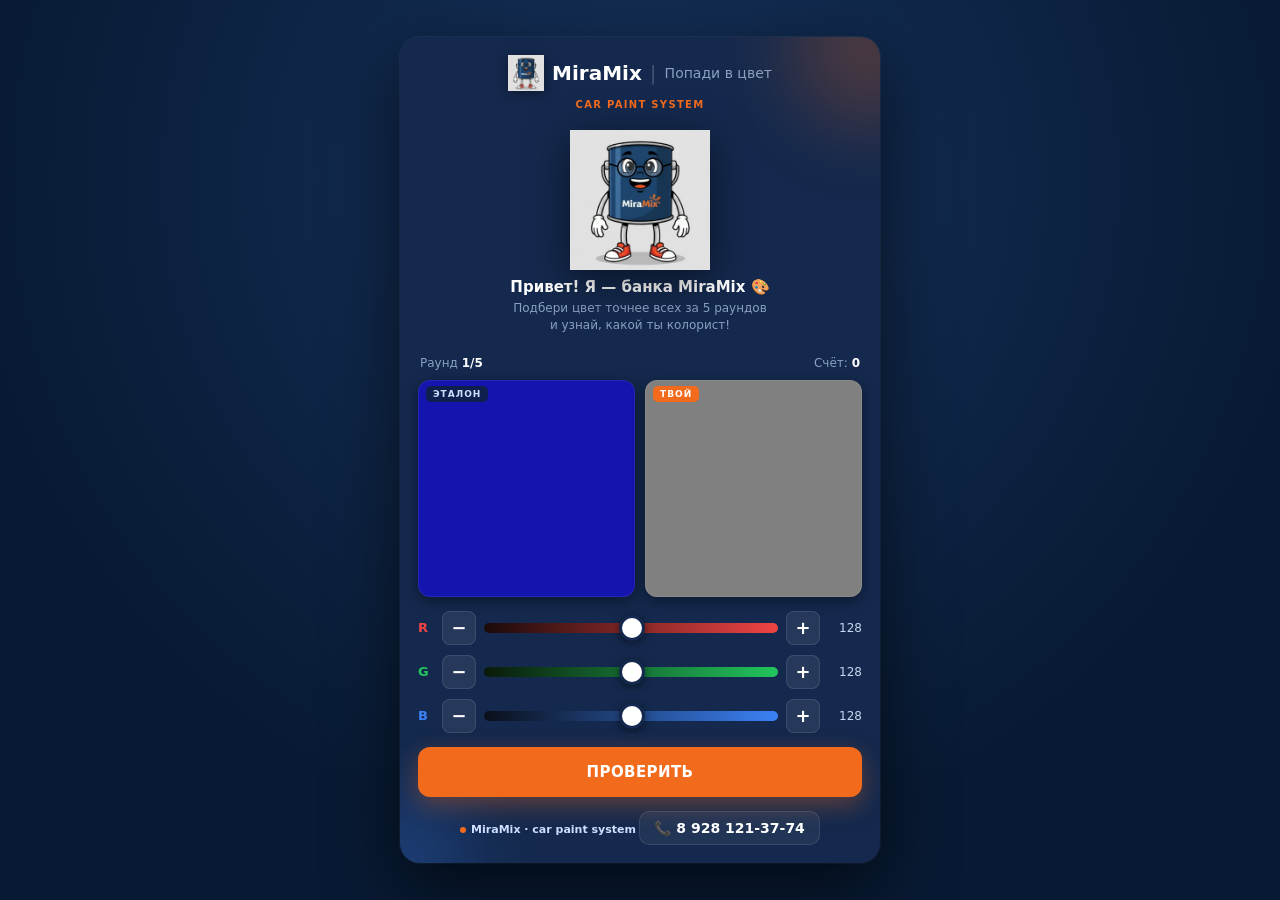
==== index.html @ be35cfd6 "Add files via upload" ====
<!DOCTYPE html>
<html lang="ru">
<head>
<meta charset="UTF-8">
<meta name="viewport" content="width=device-width, initial-scale=1.0, maximum-scale=1.0, user-scalable=no">
<meta name="theme-color" content="#0d2244">
<title>MiraMix — Попади в цвет</title>
<style>
  * { box-sizing: border-box; margin: 0; padding: 0; -webkit-tap-highlight-color: transparent; }

  :root {
    --navy-card: #14294d;
    --navy-deep: #081a33;
    --orange: #f26b1d;
    --orange-hover: #ff7f33;
    --yellow: #f5c518;
    --muted: #8ba0c0;
  }

  html, body { height: 100%; overscroll-behavior: none; }

  body {
    min-height: 100vh;
    min-height: 100dvh;
    display: flex;
    align-items: center;
    justify-content: center;
    background: radial-gradient(circle at 50% 20%, #16325c 0%, var(--navy-deep) 70%);
    font-family: 'Segoe UI', system-ui, -apple-system, sans-serif;
    color: #e8edf5;
    padding: 10px;
    user-select: none;
    -webkit-user-select: none;
    touch-action: manipulation;
  }

  .app {
    width: 100%;
    max-width: 480px;
    background: var(--navy-card);
    border-radius: 20px;
    padding: 18px;
    box-shadow: 0 24px 70px rgba(0,0,0,0.6),
                0 0 0 1px rgba(255,255,255,0.06);
    position: relative;
    overflow: hidden;
  }

  .app::before, .app::after {
    content: '';
    position: absolute;
    border-radius: 50%;
    filter: blur(40px);
    opacity: 0.25;
    pointer-events: none;
  }
  .app::before { width: 160px; height: 160px; background: var(--orange); top: -70px; right: -70px; }
  .app::after { width: 140px; height: 140px; background: #3b82f6; bottom: -70px; left: -70px; }

  header { text-align: center; margin-bottom: 14px; position: relative; z-index: 1; }

  .brand {
    display: inline-flex;
    align-items: center;
    gap: 8px;
    font-size: 20px;
    font-weight: 800;
  }

  .brand .mascot {
    width: 36px;
    height: 36px;
    object-fit: contain;
    flex-shrink: 0;
    filter: drop-shadow(0 2px 6px rgba(0,0,0,0.4));
  }

  .brand .name { color: #fff; }
  .brand .divider { color: rgba(255,255,255,0.2); font-weight: 300; }
  .brand .game-name { font-size: 14px; font-weight: 500; color: var(--muted); }

  .tagline {
    font-size: 10px;
    color: var(--orange);
    margin-top: 4px;
    letter-spacing: 1.3px;
    text-transform: uppercase;
    font-weight: 600;
  }

  .welcome {
    text-align: center;
    padding: 6px 0 10px;
    position: relative;
    z-index: 1;
  }

  .welcome .mascot-big {
    width: 140px;
    height: 140px;
    object-fit: contain;
    display: block;
    margin: 0 auto 8px;
    filter: drop-shadow(0 10px 20px rgba(0,0,0,0.5));
    animation: floaty 3s ease-in-out infinite;
  }

  @keyframes floaty {
    0%, 100% { transform: translateY(0); }
    50% { transform: translateY(-6px); }
  }

  .welcome .greeting {
    font-size: 15px;
    font-weight: 700;
    color: #fff;
    margin-bottom: 4px;
  }

  .welcome .greeting-sub {
    font-size: 12px;
    color: var(--muted);
    line-height: 1.4;
    margin-bottom: 12px;
  }

  .progress {
    display: flex;
    justify-content: space-between;
    font-size: 12px;
    color: var(--muted);
    margin-bottom: 10px;
    padding: 0 2px;
    position: relative; z-index: 1;
  }
  .progress b { color: #fff; }

  .board {
    display: grid;
    grid-template-columns: 1fr 1fr;
    gap: 10px;
    margin-bottom: 14px;
    position: relative; z-index: 1;
  }

  .swatch {
    aspect-ratio: 1;
    border-radius: 12px;
    position: relative;
    box-shadow: inset 0 0 0 1px rgba(255,255,255,0.08),
                0 4px 14px rgba(0,0,0,0.4);
  }

  .swatch .label {
    position: absolute;
    top: 6px; left: 8px;
    font-size: 9px;
    letter-spacing: 1px;
    text-transform: uppercase;
    padding: 3px 7px;
    border-radius: 5px;
    color: #fff;
    font-weight: 700;
  }

  .swatch#target .label { background: rgba(13,34,68,0.9); color: #cfe0ff; }
  .swatch#yours .label { background: var(--orange); }

  .sliders {
    display: flex;
    flex-direction: column;
    gap: 10px;
    margin-bottom: 14px;
    position: relative; z-index: 1;
  }

  .slider-row {
    display: flex;
    align-items: center;
    gap: 8px;
  }

  .slider-row .name {
    width: 16px;
    font-weight: 700;
    font-size: 13px;
  }
  .slider-row.r .name { color: #ef4444; }
  .slider-row.g .name { color: #22c55e; }
  .slider-row.b .name { color: #3b82f6; }

  .step-btn {
    width: 34px; height: 34px;
    border-radius: 8px;
    background: rgba(255,255,255,0.08);
    border: 1px solid rgba(255,255,255,0.1);
    color: #fff;
    font-size: 18px;
    font-weight: 700;
    cursor: pointer;
    display: flex;
    align-items: center;
    justify-content: center;
    flex-shrink: 0;
    font-family: inherit;
    padding: 0;
  }
  .step-btn:active { background: var(--orange); }

  input[type="range"] {
    flex: 1;
    -webkit-appearance: none;
    appearance: none;
    height: 10px;
    border-radius: 5px;
    outline: none;
    cursor: pointer;
    touch-action: pan-y;
  }

  .slider-row.r input[type="range"] { background: linear-gradient(90deg, #1a0a0a, #ef4444); }
  .slider-row.g input[type="range"] { background: linear-gradient(90deg, #0a1a0a, #22c55e); }
  .slider-row.b input[type="range"] { background: linear-gradient(90deg, #0a0f1a, #3b82f6); }

  input[type="range"]::-webkit-slider-thumb {
    -webkit-appearance: none;
    width: 26px;
    height: 26px;
    border-radius: 50%;
    background: #fff;
    border: 3px solid var(--navy-card);
    box-shadow: 0 2px 8px rgba(0,0,0,0.5);
    cursor: pointer;
  }
  input[type="range"]::-moz-range-thumb {
    width: 26px; height: 26px;
    border-radius: 50%;
    background: #fff;
    border: 3px solid var(--navy-card);
    box-shadow: 0 2px 8px rgba(0,0,0,0.5);
  }

  .slider-row .val {
    width: 34px;
    text-align: right;
    font-variant-numeric: tabular-nums;
    font-size: 12px;
    color: #c8d6ef;
    flex-shrink: 0;
  }

  #checkBtn {
    width: 100%;
    padding: 16px;
    font-size: 15px;
    font-weight: 700;
    letter-spacing: 0.4px;
    border: none;
    border-radius: 12px;
    cursor: pointer;
    font-family: inherit;
    color: #fff;
    background: var(--orange);
    box-shadow: 0 8px 24px rgba(242,107,29,0.35);
    text-transform: uppercase;
    position: relative; z-index: 1;
  }
  #checkBtn:active { transform: scale(0.98); background: var(--orange-hover); }
  #checkBtn:disabled { opacity: 0.5; }

  .result {
    margin-top: 12px;
    padding: 12px;
    background: rgba(8,26,51,0.6);
    border-radius: 10px;
    text-align: center;
    display: none;
    border: 1px solid rgba(255,255,255,0.06);
    position: relative; z-index: 1;
  }
  .result.show { display: block; animation: fadeIn 0.3s; }
  @keyframes fadeIn {
    from { opacity: 0; transform: translateY(6px); }
    to { opacity: 1; transform: translateY(0); }
  }

  .result .delta { font-size: 24px; font-weight: 800; margin-bottom: 3px; font-variant-numeric: tabular-nums; }
  .result .rank { font-size: 14px; color: #dbe6f7; font-weight: 600; }
  .result .advice { font-size: 12px; color: var(--muted); margin-top: 6px; line-height: 1.35; }

  .final { text-align: center; display: none; position: relative; z-index: 1; }
  .final.show { display: block; animation: fadeIn 0.4s; }

  .final .mascot-final {
    width: 120px;
    height: 120px;
    object-fit: contain;
    display: block;
    margin: 0 auto 6px;
    filter: drop-shadow(0 8px 18px rgba(0,0,0,0.5));
    animation: floaty 3s ease-in-out infinite;
  }

  .final .title { font-size: 18px; margin-bottom: 6px; font-weight: 700; }

  .final .big-score {
    font-size: 48px;
    font-weight: 800;
    color: var(--orange);
    margin: 4px 0 2px;
    font-variant-numeric: tabular-nums;
    text-shadow: 0 0 30px rgba(242,107,29,0.5);
  }

  .final .max { font-size: 12px; color: var(--muted); margin-bottom: 12px; }
  .final .final-rank { font-size: 14px; color: #dbe6f7; margin: 10px 0 16px; line-height: 1.35; }

  .call-btn {
    display: flex;
    align-items: center;
    justify-content: center;
    gap: 8px;
    width: 100%;
    padding: 14px;
    font-size: 15px;
    font-weight: 700;
    color: #fff;
    background: linear-gradient(135deg, var(--orange), var(--yellow));
    border-radius: 12px;
    text-decoration: none;
    box-shadow: 0 8px 24px rgba(242,107,29,0.4);
    margin-bottom: 8px;
    font-variant-numeric: tabular-nums;
    border: none;
    cursor: pointer;
    font-family: inherit;
  }
  .call-btn:active { transform: scale(0.98); }

  .final button.secondary {
    width: 100%;
    padding: 14px;
    font-size: 14px;
    font-weight: 600;
    border: none;
    border-radius: 12px;
    cursor: pointer;
    font-family: inherit;
    background: rgba(255,255,255,0.08);
    color: #cfe0ff;
    margin-top: 8px;
  }

  footer {
    text-align: center;
    margin-top: 14px;
    font-size: 11px;
    color: var(--muted);
    position: relative; z-index: 1;
  }

  .footer-brand {
    display: inline-flex;
    align-items: center;
    justify-content: center;
    gap: 5px;
    color: #cfe0ff;
    font-weight: 600;
    margin-bottom: 8px;
  }
  .footer-brand .dot { width: 6px; height: 6px; border-radius: 50%; background: var(--orange); }

  .footer-phone {
    display: inline-flex;
    align-items: center;
    gap: 6px;
    color: #fff;
    text-decoration: none;
    font-size: 14px;
    font-weight: 700;
    font-variant-numeric: tabular-nums;
    padding: 8px 14px;
    border-radius: 10px;
    background: rgba(255,255,255,0.06);
    border: 1px solid rgba(255,255,255,0.1);
  }
  .footer-phone:active { background: rgba(242,107,29,0.15); border-color: var(--orange); }

  @media (max-height: 780px) {
    .welcome .mascot-big { width: 110px; height: 110px; }
    .app { padding: 14px; }
    header { margin-bottom: 10px; }
    .board { margin-bottom: 10px; }
    .sliders { gap: 8px; margin-bottom: 10px; }
    .step-btn { width: 30px; height: 30px; font-size: 16px; }
    #checkBtn { padding: 13px; font-size: 14px; }
    .final .mascot-final { width: 90px; height: 90px; }
    .final .big-score { font-size: 40px; }
  }
</style>
</head>
<body>
  <div class="app">
    <div id="gameView">
      <header>
        <div class="brand">
          <img src="miramix-mascot.png" alt="MiraMix" class="mascot">
          <span class="name">MiraMix</span>
          <span class="divider">|</span>
          <span class="game-name">Попади в цвет</span>
        </div>
        <div class="tagline">car paint system</div>
      </header>

      <div class="welcome" id="welcomeBlock">
        <img src="miramix-mascot.png" alt="MiraMix" class="mascot-big">
        <div class="greeting">Привет! Я — банка MiraMix 🎨</div>
        <div class="greeting-sub">Подбери цвет точнее всех за 5 раундов<br>и узнай, какой ты колорист!</div>
      </div>

      <div class="progress">
        <div>Раунд <b><span id="round">1</span>/5</b></div>
        <div>Счёт: <b><span id="score">0</span></b></div>
      </div>

      <div class="board">
        <div class="swatch" id="target"><div class="label">Эталон</div></div>
        <div class="swatch" id="yours"><div class="label">Твой</div></div>
      </div>

      <div class="sliders">
        <div class="slider-row r">
          <span class="name">R</span>
          <button class="step-btn" data-ch="r" data-d="-1">−</button>
          <input type="range" id="r" min="0" max="255" value="128">
          <button class="step-btn" data-ch="r" data-d="1">+</button>
          <span class="val" id="rv">128</span>
        </div>
        <div class="slider-row g">
          <span class="name">G</span>
          <button class="step-btn" data-ch="g" data-d="-1">−</button>
          <input type="range" id="g" min="0" max="255" value="128">
          <button class="step-btn" data-ch="g" data-d="1">+</button>
          <span class="val" id="gv">128</span>
        </div>
        <div class="slider-row b">
          <span class="name">B</span>
          <button class="step-btn" data-ch="b" data-d="-1">−</button>
          <input type="range" id="b" min="0" max="255" value="128">
          <button class="step-btn" data-ch="b" data-d="1">+</button>
          <span class="val" id="bv">128</span>
        </div>
      </div>

      <button id="checkBtn">Проверить</button>

      <div class="result" id="result">
        <div class="delta" id="deltaVal"></div>
        <div class="rank" id="rankVal"></div>
        <div class="advice" id="adviceVal"></div>
      </div>
    </div>

    <div class="final" id="finalView">
      <img src="miramix-mascot.png" alt="MiraMix" class="mascot-final">
      <div class="title">🏁 Игра завершена!</div>
      <div class="big-score" id="finalScore">0</div>
      <div class="max">из <span id="maxScore">500</span> возможных</div>
      <div class="final-rank" id="finalRank"></div>

      <a href="tel:+79281213774" class="call-btn">📞 Позвонить: 8 928 121-37-74</a>
      <button id="shareBtn" class="call-btn" style="background: linear-gradient(135deg, #3b82f6, #06b6d4); box-shadow: 0 8px 24px rgba(59,130,246,0.4);">📣 Поделиться результатом</button>
      <button id="restartBtn" class="secondary">Сыграть ещё раз</button>
    </div>

    <footer>
      <div class="footer-brand">
        <span class="dot"></span>
        <span>MiraMix · car paint system</span>
      </div>
      <a href="tel:+79281213774" class="footer-phone">📞 8 928 121-37-74</a>
    </footer>
  </div>

<script>
(function(){
  'use strict';
  var TOTAL_ROUNDS = 5;
  var SHARE_URL = window.location.href;

  var els = {
    round: document.getElementById('round'),
    score: document.getElementById('score'),
    target: document.getElementById('target'),
    yours: document.getElementById('yours'),
    r: document.getElementById('r'), g: document.getElementById('g'), b: document.getElementById('b'),
    rv: document.getElementById('rv'), gv: document.getElementById('gv'), bv: document.getElementById('bv'),
    checkBtn: document.getElementById('checkBtn'),
    result: document.getElementById('result'),
    deltaVal: document.getElementById('deltaVal'),
    rankVal: document.getElementById('rankVal'),
    adviceVal: document.getElementById('adviceVal'),
    gameView: document.getElementById('gameView'),
    finalView: document.getElementById('finalView'),
    finalScore: document.getElementById('finalScore'),
    maxScore: document.getElementById('maxScore'),
    finalRank: document.getElementById('finalRank'),
    shareBtn: document.getElementById('shareBtn'),
    restartBtn: document.getElementById('restartBtn'),
    welcomeBlock: document.getElementById('welcomeBlock')
  };

  var state = { round: 1, scores: [], target: {r:128,g:128,b:128} };

  function clamp(v, min, max) { return Math.max(min, Math.min(max, Math.round(v))); }

  function randomTarget() {
    var base = Math.floor(Math.random() * 256);
    var shift = function() { return Math.floor((Math.random() - 0.5) * 180); };
    return {
      r: clamp(base + shift(), 20, 235),
      g: clamp(Math.floor(Math.random() * 256), 20, 235),
      b: clamp(Math.floor(Math.random() * 256), 20, 235)
    };
  }

  function rgbStr(c) { return 'rgb(' + c.r + ',' + c.g + ',' + c.b + ')'; }

  function colorDelta(a, b) {
    var rmean = (a.r + b.r) / 2;
    var dr = a.r - b.r, dg = a.g - b.g, db = a.b - b.b;
    var r = (((512 + rmean) * dr * dr) >> 8) + 4 * dg * dg + (((767 - rmean) * db * db) >> 8);
    return Math.sqrt(r) / 2.55;
  }

  function scoreFromDelta(d) { return Math.max(0, Math.round(100 - d * 3.3)); }

  function rankFromDelta(d) {
    if (d < 2)  return { rank: '🏆 МАСТЕР-КОЛОРИСТ', advice: 'Идеальное попадание!' };
    if (d < 5)  return { rank: '🥇 ОПЫТНЫЙ КОЛОРИСТ', advice: 'Почти в точку — клиент бы не заметил.' };
    if (d < 10) return { rank: '🥈 УВЕРЕННЫЙ УРОВЕНЬ', advice: 'Хорошо, но есть куда расти.' };
    if (d < 20) return { rank: '🥉 НАЧИНАЮЩИЙ', advice: 'Оттенок заметно отличается.' };
    return { rank: '😅 НУЖНА ПРАКТИКА', advice: 'Совсем другой цвет. Попробуй ещё.' };
  }

  function rankFromTotal(total) {
    if (total >= 450) return '🏆 Мастер-колорист · идеальный глазомер';
    if (total >= 380) return '🥇 Опытный колорист · отличный результат';
    if (total >= 300) return '🥈 Уверенный уровень · хороший результат';
    if (total >= 200) return '🥉 Начинающий · есть куда расти';
    return '😅 Нужна практика · попробуй ещё раз';
  }

  function updateYourColor() {
    var r = +els.r.value, g = +els.g.value, b = +els.b.value;
    els.rv.textContent = r;
    els.gv.textContent = g;
    els.bv.textContent = b;
    els.yours.style.background = 'rgb(' + r + ',' + g + ',' + b + ')';
  }

  function newRound() {
    state.target = randomTarget();
    els.target.style.background = rgbStr(state.target);
    els.r.value = 128; els.g.value = 128; els.b.value = 128;
    updateYourColor();
    els.result.classList.remove('show');
    els.checkBtn.textContent = 'Проверить';
    els.checkBtn.disabled = false;
    els.checkBtn.onclick = check;
    if (state.round > 1) els.welcomeBlock.style.display = 'none';
    els.round.textContent = state.round;
    els.score.textContent = state.scores.reduce(function(a,b){return a+b;}, 0);
  }

  function check() {
    var yours = { r: +els.r.value, g: +els.g.value, b: +els.b.value };
    var d = colorDelta(state.target, yours);
    var pts = scoreFromDelta(d);
    state.scores.push(pts);

    var info = rankFromDelta(d);
    els.deltaVal.textContent = 'ΔE ≈ ' + d.toFixed(1);
    els.deltaVal.style.color = d < 5 ? '#4ade80' : d < 10 ? '#f5c518' : d < 20 ? '#f26b1d' : '#ef4444';
    els.rankVal.textContent = info.rank + ' · +' + pts;
    els.adviceVal.textContent = info.advice;
    els.result.classList.add('show');

    els.score.textContent = state.scores.reduce(function(a,b){return a+b;}, 0);
    els.checkBtn.disabled = false;

    if (state.round < TOTAL_ROUNDS) {
      els.checkBtn.textContent = 'Следующий раунд →';
      els.checkBtn.onclick = nextRound;
    } else {
      els.checkBtn.textContent = 'Показать результат';
      els.checkBtn.onclick = showFinal;
    }
  }

  function nextRound() { state.round++; newRound(); }

  function showFinal() {
    var total = state.scores.reduce(function(a,b){return a+b;}, 0);
    els.finalScore.textContent = total;
    els.maxScore.textContent = TOTAL_ROUNDS * 100;
    els.finalRank.textContent = rankFromTotal(total);
    els.gameView.style.display = 'none';
    els.finalView.classList.add('show');
  }

  function share() {
    var total = state.scores.reduce(function(a,b){return a+b;}, 0);
    var max = TOTAL_ROUNDS * 100;
    var text = '🎨 Я набрал ' + total + '/' + max + ' в игре «Попади в цвет» от MiraMix! Сможешь точнее?';
    if (navigator.share) {
      navigator.share({ title: 'MiraMix · Попади в цвет', text: text, url: SHARE_URL }).catch(function(){});
      return;
    }
    if (navigator.clipboard) {
      navigator.clipboard.writeText(text + '\n' + SHARE_URL).then(function(){
        els.shareBtn.textContent = '✅ Скопировано';
        setTimeout(function(){ els.shareBtn.textContent = '📣 Поделиться результатом'; }, 2000);
      }).catch(function(){ prompt('Скопируй:', text + '\n' + SHARE_URL); });
    } else {
      prompt('Скопируй:', text + '\n' + SHARE_URL);
    }
  }

  function restart() {
    state = { round: 1, scores: [], target: {r:128,g:128,b:128} };
    els.finalView.classList.remove('show');
    els.gameView.style.display = 'block';
    els.welcomeBlock.style.display = 'block';
    newRound();
  }

  [els.r, els.g, els.b].forEach(function(s){ s.addEventListener('input', updateYourColor); });

  document.querySelectorAll('.step-btn').forEach(function(btn){
    var ch = btn.getAttribute('data-ch');
    var d = +btn.getAttribute('data-d');
    var slider = els[ch];
    var holdTimer, holdInterval;

    var apply = function() {
      slider.value = clamp(+slider.value + d, 0, 255);
      updateYourColor();
    };
    var start = function(e) {
      e.preventDefault();
      apply();
      holdTimer = setTimeout(function(){
        holdInterval = setInterval(apply, 60);
      }, 400);
    };
    var stop = function() {
      clearTimeout(holdTimer);
      clearInterval(holdInterval);
    };
    btn.addEventListener('touchstart', start, { passive: false });
    btn.addEventListener('touchend', stop);
    btn.addEventListener('touchcancel', stop);
    btn.addEventListener('mousedown', start);
    btn.addEventListener('mouseup', stop);
    btn.addEventListener('mouseleave', stop);
  });

  els.shareBtn.onclick = share;
  els.restartBtn.onclick = restart;

  newRound();
})();
</script>
</body>
</html>
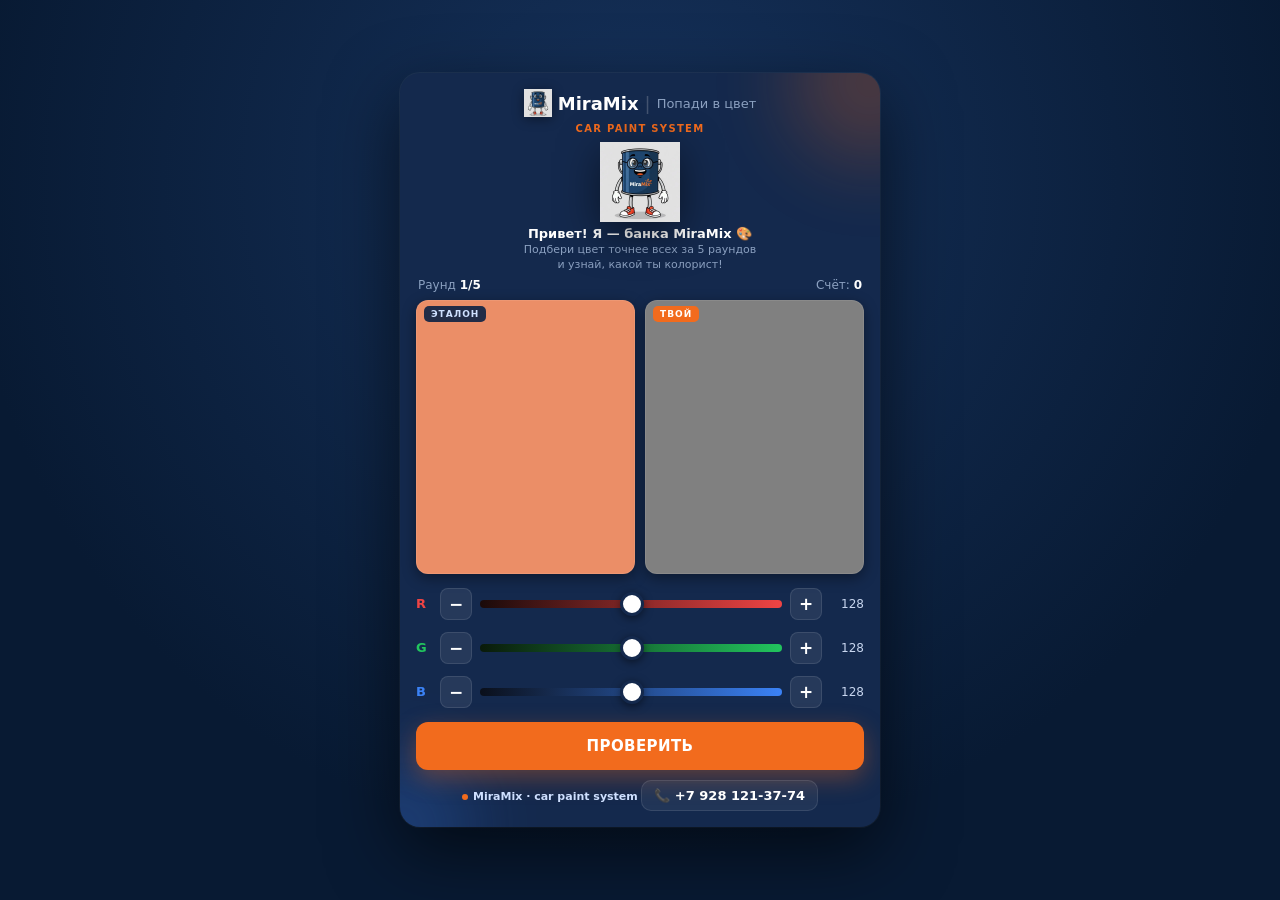
==== commit a79f7485: "update index.html" ====
--- a/index.html
+++ b/index.html
@@ -1,676 +1,678 @@
-<!DOCTYPE html>
-<html lang="ru">
-<head>
-<meta charset="UTF-8">
-<meta name="viewport" content="width=device-width, initial-scale=1.0, maximum-scale=1.0, user-scalable=no">
-<meta name="theme-color" content="#0d2244">
-<title>MiraMix — Попади в цвет</title>
-<style>
-  * { box-sizing: border-box; margin: 0; padding: 0; -webkit-tap-highlight-color: transparent; }
-
-  :root {
-    --navy-card: #14294d;
-    --navy-deep: #081a33;
-    --orange: #f26b1d;
-    --orange-hover: #ff7f33;
-    --yellow: #f5c518;
-    --muted: #8ba0c0;
-  }
-
-  html, body { height: 100%; overscroll-behavior: none; }
-
-  body {
-    min-height: 100vh;
-    min-height: 100dvh;
-    display: flex;
-    align-items: center;
-    justify-content: center;
-    background: radial-gradient(circle at 50% 20%, #16325c 0%, var(--navy-deep) 70%);
-    font-family: 'Segoe UI', system-ui, -apple-system, sans-serif;
-    color: #e8edf5;
-    padding: 10px;
-    user-select: none;
-    -webkit-user-select: none;
-    touch-action: manipulation;
-  }
-
-  .app {
-    width: 100%;
-    max-width: 480px;
-    background: var(--navy-card);
-    border-radius: 20px;
-    padding: 18px;
-    box-shadow: 0 24px 70px rgba(0,0,0,0.6),
-                0 0 0 1px rgba(255,255,255,0.06);
-    position: relative;
-    overflow: hidden;
-  }
-
-  .app::before, .app::after {
-    content: '';
-    position: absolute;
-    border-radius: 50%;
-    filter: blur(40px);
-    opacity: 0.25;
-    pointer-events: none;
-  }
-  .app::before { width: 160px; height: 160px; background: var(--orange); top: -70px; right: -70px; }
-  .app::after { width: 140px; height: 140px; background: #3b82f6; bottom: -70px; left: -70px; }
-
-  header { text-align: center; margin-bottom: 14px; position: relative; z-index: 1; }
-
-  .brand {
-    display: inline-flex;
-    align-items: center;
-    gap: 8px;
-    font-size: 20px;
-    font-weight: 800;
-  }
-
-  .brand .mascot {
-    width: 36px;
-    height: 36px;
-    object-fit: contain;
-    flex-shrink: 0;
-    filter: drop-shadow(0 2px 6px rgba(0,0,0,0.4));
-  }
-
-  .brand .name { color: #fff; }
-  .brand .divider { color: rgba(255,255,255,0.2); font-weight: 300; }
-  .brand .game-name { font-size: 14px; font-weight: 500; color: var(--muted); }
-
-  .tagline {
-    font-size: 10px;
-    color: var(--orange);
-    margin-top: 4px;
-    letter-spacing: 1.3px;
-    text-transform: uppercase;
-    font-weight: 600;
-  }
-
-  .welcome {
-    text-align: center;
-    padding: 6px 0 10px;
-    position: relative;
-    z-index: 1;
-  }
-
-  .welcome .mascot-big {
-    width: 140px;
-    height: 140px;
-    object-fit: contain;
-    display: block;
-    margin: 0 auto 8px;
-    filter: drop-shadow(0 10px 20px rgba(0,0,0,0.5));
-    animation: floaty 3s ease-in-out infinite;
-  }
-
-  @keyframes floaty {
-    0%, 100% { transform: translateY(0); }
-    50% { transform: translateY(-6px); }
-  }
-
-  .welcome .greeting {
-    font-size: 15px;
-    font-weight: 700;
-    color: #fff;
-    margin-bottom: 4px;
-  }
-
-  .welcome .greeting-sub {
-    font-size: 12px;
-    color: var(--muted);
-    line-height: 1.4;
-    margin-bottom: 12px;
-  }
-
-  .progress {
-    display: flex;
-    justify-content: space-between;
-    font-size: 12px;
-    color: var(--muted);
-    margin-bottom: 10px;
-    padding: 0 2px;
-    position: relative; z-index: 1;
-  }
-  .progress b { color: #fff; }
-
-  .board {
-    display: grid;
-    grid-template-columns: 1fr 1fr;
-    gap: 10px;
-    margin-bottom: 14px;
-    position: relative; z-index: 1;
-  }
-
-  .swatch {
-    aspect-ratio: 1;
-    border-radius: 12px;
-    position: relative;
-    box-shadow: inset 0 0 0 1px rgba(255,255,255,0.08),
-                0 4px 14px rgba(0,0,0,0.4);
-  }
-
-  .swatch .label {
-    position: absolute;
-    top: 6px; left: 8px;
-    font-size: 9px;
-    letter-spacing: 1px;
-    text-transform: uppercase;
-    padding: 3px 7px;
-    border-radius: 5px;
-    color: #fff;
-    font-weight: 700;
-  }
-
-  .swatch#target .label { background: rgba(13,34,68,0.9); color: #cfe0ff; }
-  .swatch#yours .label { background: var(--orange); }
-
-  .sliders {
-    display: flex;
-    flex-direction: column;
-    gap: 10px;
-    margin-bottom: 14px;
-    position: relative; z-index: 1;
-  }
-
-  .slider-row {
-    display: flex;
-    align-items: center;
-    gap: 8px;
-  }
-
-  .slider-row .name {
-    width: 16px;
-    font-weight: 700;
-    font-size: 13px;
-  }
-  .slider-row.r .name { color: #ef4444; }
-  .slider-row.g .name { color: #22c55e; }
-  .slider-row.b .name { color: #3b82f6; }
-
-  .step-btn {
-    width: 34px; height: 34px;
-    border-radius: 8px;
-    background: rgba(255,255,255,0.08);
-    border: 1px solid rgba(255,255,255,0.1);
-    color: #fff;
-    font-size: 18px;
-    font-weight: 700;
-    cursor: pointer;
-    display: flex;
-    align-items: center;
-    justify-content: center;
-    flex-shrink: 0;
-    font-family: inherit;
-    padding: 0;
-  }
-  .step-btn:active { background: var(--orange); }
-
-  input[type="range"] {
-    flex: 1;
-    -webkit-appearance: none;
-    appearance: none;
-    height: 10px;
-    border-radius: 5px;
-    outline: none;
-    cursor: pointer;
-    touch-action: pan-y;
-  }
-
-  .slider-row.r input[type="range"] { background: linear-gradient(90deg, #1a0a0a, #ef4444); }
-  .slider-row.g input[type="range"] { background: linear-gradient(90deg, #0a1a0a, #22c55e); }
-  .slider-row.b input[type="range"] { background: linear-gradient(90deg, #0a0f1a, #3b82f6); }
-
-  input[type="range"]::-webkit-slider-thumb {
-    -webkit-appearance: none;
-    width: 26px;
-    height: 26px;
-    border-radius: 50%;
-    background: #fff;
-    border: 3px solid var(--navy-card);
-    box-shadow: 0 2px 8px rgba(0,0,0,0.5);
-    cursor: pointer;
-  }
-  input[type="range"]::-moz-range-thumb {
-    width: 26px; height: 26px;
-    border-radius: 50%;
-    background: #fff;
-    border: 3px solid var(--navy-card);
-    box-shadow: 0 2px 8px rgba(0,0,0,0.5);
-  }
-
-  .slider-row .val {
-    width: 34px;
-    text-align: right;
-    font-variant-numeric: tabular-nums;
-    font-size: 12px;
-    color: #c8d6ef;
-    flex-shrink: 0;
-  }
-
-  #checkBtn {
-    width: 100%;
-    padding: 16px;
-    font-size: 15px;
-    font-weight: 700;
-    letter-spacing: 0.4px;
-    border: none;
-    border-radius: 12px;
-    cursor: pointer;
-    font-family: inherit;
-    color: #fff;
-    background: var(--orange);
-    box-shadow: 0 8px 24px rgba(242,107,29,0.35);
-    text-transform: uppercase;
-    position: relative; z-index: 1;
-  }
-  #checkBtn:active { transform: scale(0.98); background: var(--orange-hover); }
-  #checkBtn:disabled { opacity: 0.5; }
-
-  .result {
-    margin-top: 12px;
-    padding: 12px;
-    background: rgba(8,26,51,0.6);
-    border-radius: 10px;
-    text-align: center;
-    display: none;
-    border: 1px solid rgba(255,255,255,0.06);
-    position: relative; z-index: 1;
-  }
-  .result.show { display: block; animation: fadeIn 0.3s; }
-  @keyframes fadeIn {
-    from { opacity: 0; transform: translateY(6px); }
-    to { opacity: 1; transform: translateY(0); }
-  }
-
-  .result .delta { font-size: 24px; font-weight: 800; margin-bottom: 3px; font-variant-numeric: tabular-nums; }
-  .result .rank { font-size: 14px; color: #dbe6f7; font-weight: 600; }
-  .result .advice { font-size: 12px; color: var(--muted); margin-top: 6px; line-height: 1.35; }
-
-  .final { text-align: center; display: none; position: relative; z-index: 1; }
-  .final.show { display: block; animation: fadeIn 0.4s; }
-
-  .final .mascot-final {
-    width: 120px;
-    height: 120px;
-    object-fit: contain;
-    display: block;
-    margin: 0 auto 6px;
-    filter: drop-shadow(0 8px 18px rgba(0,0,0,0.5));
-    animation: floaty 3s ease-in-out infinite;
-  }
-
-  .final .title { font-size: 18px; margin-bottom: 6px; font-weight: 700; }
-
-  .final .big-score {
-    font-size: 48px;
-    font-weight: 800;
-    color: var(--orange);
-    margin: 4px 0 2px;
-    font-variant-numeric: tabular-nums;
-    text-shadow: 0 0 30px rgba(242,107,29,0.5);
-  }
-
-  .final .max { font-size: 12px; color: var(--muted); margin-bottom: 12px; }
-  .final .final-rank { font-size: 14px; color: #dbe6f7; margin: 10px 0 16px; line-height: 1.35; }
-
-  .call-btn {
-    display: flex;
-    align-items: center;
-    justify-content: center;
-    gap: 8px;
-    width: 100%;
-    padding: 14px;
-    font-size: 15px;
-    font-weight: 700;
-    color: #fff;
-    background: linear-gradient(135deg, var(--orange), var(--yellow));
-    border-radius: 12px;
-    text-decoration: none;
-    box-shadow: 0 8px 24px rgba(242,107,29,0.4);
-    margin-bottom: 8px;
-    font-variant-numeric: tabular-nums;
-    border: none;
-    cursor: pointer;
-    font-family: inherit;
-  }
-  .call-btn:active { transform: scale(0.98); }
-
-  .final button.secondary {
-    width: 100%;
-    padding: 14px;
-    font-size: 14px;
-    font-weight: 600;
-    border: none;
-    border-radius: 12px;
-    cursor: pointer;
-    font-family: inherit;
-    background: rgba(255,255,255,0.08);
-    color: #cfe0ff;
-    margin-top: 8px;
-  }
-
-  footer {
-    text-align: center;
-    margin-top: 14px;
-    font-size: 11px;
-    color: var(--muted);
-    position: relative; z-index: 1;
-  }
-
-  .footer-brand {
-    display: inline-flex;
-    align-items: center;
-    justify-content: center;
-    gap: 5px;
-    color: #cfe0ff;
-    font-weight: 600;
-    margin-bottom: 8px;
-  }
-  .footer-brand .dot { width: 6px; height: 6px; border-radius: 50%; background: var(--orange); }
-
-  .footer-phone {
-    display: inline-flex;
-    align-items: center;
-    gap: 6px;
-    color: #fff;
-    text-decoration: none;
-    font-size: 14px;
-    font-weight: 700;
-    font-variant-numeric: tabular-nums;
-    padding: 8px 14px;
-    border-radius: 10px;
-    background: rgba(255,255,255,0.06);
-    border: 1px solid rgba(255,255,255,0.1);
-  }
-  .footer-phone:active { background: rgba(242,107,29,0.15); border-color: var(--orange); }
-
-  @media (max-height: 780px) {
-    .welcome .mascot-big { width: 110px; height: 110px; }
-    .app { padding: 14px; }
-    header { margin-bottom: 10px; }
-    .board { margin-bottom: 10px; }
-    .sliders { gap: 8px; margin-bottom: 10px; }
-    .step-btn { width: 30px; height: 30px; font-size: 16px; }
-    #checkBtn { padding: 13px; font-size: 14px; }
-    .final .mascot-final { width: 90px; height: 90px; }
-    .final .big-score { font-size: 40px; }
-  }
-</style>
-</head>
-<body>
-  <div class="app">
-    <div id="gameView">
-      <header>
-        <div class="brand">
-          <img src="miramix-mascot.png" alt="MiraMix" class="mascot">
-          <span class="name">MiraMix</span>
-          <span class="divider">|</span>
-          <span class="game-name">Попади в цвет</span>
-        </div>
-        <div class="tagline">car paint system</div>
-      </header>
-
-      <div class="welcome" id="welcomeBlock">
-        <img src="miramix-mascot.png" alt="MiraMix" class="mascot-big">
-        <div class="greeting">Привет! Я — банка MiraMix 🎨</div>
-        <div class="greeting-sub">Подбери цвет точнее всех за 5 раундов<br>и узнай, какой ты колорист!</div>
-      </div>
-
-      <div class="progress">
-        <div>Раунд <b><span id="round">1</span>/5</b></div>
-        <div>Счёт: <b><span id="score">0</span></b></div>
-      </div>
-
-      <div class="board">
-        <div class="swatch" id="target"><div class="label">Эталон</div></div>
-        <div class="swatch" id="yours"><div class="label">Твой</div></div>
-      </div>
-
-      <div class="sliders">
-        <div class="slider-row r">
-          <span class="name">R</span>
-          <button class="step-btn" data-ch="r" data-d="-1">−</button>
-          <input type="range" id="r" min="0" max="255" value="128">
-          <button class="step-btn" data-ch="r" data-d="1">+</button>
-          <span class="val" id="rv">128</span>
-        </div>
-        <div class="slider-row g">
-          <span class="name">G</span>
-          <button class="step-btn" data-ch="g" data-d="-1">−</button>
-          <input type="range" id="g" min="0" max="255" value="128">
-          <button class="step-btn" data-ch="g" data-d="1">+</button>
-          <span class="val" id="gv">128</span>
-        </div>
-        <div class="slider-row b">
-          <span class="name">B</span>
-          <button class="step-btn" data-ch="b" data-d="-1">−</button>
-          <input type="range" id="b" min="0" max="255" value="128">
-          <button class="step-btn" data-ch="b" data-d="1">+</button>
-          <span class="val" id="bv">128</span>
-        </div>
-      </div>
-
-      <button id="checkBtn">Проверить</button>
-
-      <div class="result" id="result">
-        <div class="delta" id="deltaVal"></div>
-        <div class="rank" id="rankVal"></div>
-        <div class="advice" id="adviceVal"></div>
-      </div>
-    </div>
-
-    <div class="final" id="finalView">
-      <img src="miramix-mascot.png" alt="MiraMix" class="mascot-final">
-      <div class="title">🏁 Игра завершена!</div>
-      <div class="big-score" id="finalScore">0</div>
-      <div class="max">из <span id="maxScore">500</span> возможных</div>
-      <div class="final-rank" id="finalRank"></div>
-
-      <a href="tel:+79281213774" class="call-btn">📞 Позвонить: 8 928 121-37-74</a>
-      <button id="shareBtn" class="call-btn" style="background: linear-gradient(135deg, #3b82f6, #06b6d4); box-shadow: 0 8px 24px rgba(59,130,246,0.4);">📣 Поделиться результатом</button>
-      <button id="restartBtn" class="secondary">Сыграть ещё раз</button>
-    </div>
-
-    <footer>
-      <div class="footer-brand">
-        <span class="dot"></span>
-        <span>MiraMix · car paint system</span>
-      </div>
-      <a href="tel:+79281213774" class="footer-phone">📞 8 928 121-37-74</a>
-    </footer>
-  </div>
-
-<script>
-(function(){
-  'use strict';
-  var TOTAL_ROUNDS = 5;
-  var SHARE_URL = window.location.href;
-
-  var els = {
-    round: document.getElementById('round'),
-    score: document.getElementById('score'),
-    target: document.getElementById('target'),
-    yours: document.getElementById('yours'),
-    r: document.getElementById('r'), g: document.getElementById('g'), b: document.getElementById('b'),
-    rv: document.getElementById('rv'), gv: document.getElementById('gv'), bv: document.getElementById('bv'),
-    checkBtn: document.getElementById('checkBtn'),
-    result: document.getElementById('result'),
-    deltaVal: document.getElementById('deltaVal'),
-    rankVal: document.getElementById('rankVal'),
-    adviceVal: document.getElementById('adviceVal'),
-    gameView: document.getElementById('gameView'),
-    finalView: document.getElementById('finalView'),
-    finalScore: document.getElementById('finalScore'),
-    maxScore: document.getElementById('maxScore'),
-    finalRank: document.getElementById('finalRank'),
-    shareBtn: document.getElementById('shareBtn'),
-    restartBtn: document.getElementById('restartBtn'),
-    welcomeBlock: document.getElementById('welcomeBlock')
-  };
-
-  var state = { round: 1, scores: [], target: {r:128,g:128,b:128} };
-
-  function clamp(v, min, max) { return Math.max(min, Math.min(max, Math.round(v))); }
-
-  function randomTarget() {
-    var base = Math.floor(Math.random() * 256);
-    var shift = function() { return Math.floor((Math.random() - 0.5) * 180); };
-    return {
-      r: clamp(base + shift(), 20, 235),
-      g: clamp(Math.floor(Math.random() * 256), 20, 235),
-      b: clamp(Math.floor(Math.random() * 256), 20, 235)
-    };
-  }
-
-  function rgbStr(c) { return 'rgb(' + c.r + ',' + c.g + ',' + c.b + ')'; }
-
-  function colorDelta(a, b) {
-    var rmean = (a.r + b.r) / 2;
-    var dr = a.r - b.r, dg = a.g - b.g, db = a.b - b.b;
-    var r = (((512 + rmean) * dr * dr) >> 8) + 4 * dg * dg + (((767 - rmean) * db * db) >> 8);
-    return Math.sqrt(r) / 2.55;
-  }
-
-  function scoreFromDelta(d) { return Math.max(0, Math.round(100 - d * 3.3)); }
-
-  function rankFromDelta(d) {
-    if (d < 2)  return { rank: '🏆 МАСТЕР-КОЛОРИСТ', advice: 'Идеальное попадание!' };
-    if (d < 5)  return { rank: '🥇 ОПЫТНЫЙ КОЛОРИСТ', advice: 'Почти в точку — клиент бы не заметил.' };
-    if (d < 10) return { rank: '🥈 УВЕРЕННЫЙ УРОВЕНЬ', advice: 'Хорошо, но есть куда расти.' };
-    if (d < 20) return { rank: '🥉 НАЧИНАЮЩИЙ', advice: 'Оттенок заметно отличается.' };
-    return { rank: '😅 НУЖНА ПРАКТИКА', advice: 'Совсем другой цвет. Попробуй ещё.' };
-  }
-
-  function rankFromTotal(total) {
-    if (total >= 450) return '🏆 Мастер-колорист · идеальный глазомер';
-    if (total >= 380) return '🥇 Опытный колорист · отличный результат';
-    if (total >= 300) return '🥈 Уверенный уровень · хороший результат';
-    if (total >= 200) return '🥉 Начинающий · есть куда расти';
-    return '😅 Нужна практика · попробуй ещё раз';
-  }
-
-  function updateYourColor() {
-    var r = +els.r.value, g = +els.g.value, b = +els.b.value;
-    els.rv.textContent = r;
-    els.gv.textContent = g;
-    els.bv.textContent = b;
-    els.yours.style.background = 'rgb(' + r + ',' + g + ',' + b + ')';
-  }
-
-  function newRound() {
-    state.target = randomTarget();
-    els.target.style.background = rgbStr(state.target);
-    els.r.value = 128; els.g.value = 128; els.b.value = 128;
-    updateYourColor();
-    els.result.classList.remove('show');
-    els.checkBtn.textContent = 'Проверить';
-    els.checkBtn.disabled = false;
-    els.checkBtn.onclick = check;
-    if (state.round > 1) els.welcomeBlock.style.display = 'none';
-    els.round.textContent = state.round;
-    els.score.textContent = state.scores.reduce(function(a,b){return a+b;}, 0);
-  }
-
-  function check() {
-    var yours = { r: +els.r.value, g: +els.g.value, b: +els.b.value };
-    var d = colorDelta(state.target, yours);
-    var pts = scoreFromDelta(d);
-    state.scores.push(pts);
-
-    var info = rankFromDelta(d);
-    els.deltaVal.textContent = 'ΔE ≈ ' + d.toFixed(1);
-    els.deltaVal.style.color = d < 5 ? '#4ade80' : d < 10 ? '#f5c518' : d < 20 ? '#f26b1d' : '#ef4444';
-    els.rankVal.textContent = info.rank + ' · +' + pts;
-    els.adviceVal.textContent = info.advice;
-    els.result.classList.add('show');
-
-    els.score.textContent = state.scores.reduce(function(a,b){return a+b;}, 0);
-    els.checkBtn.disabled = false;
-
-    if (state.round < TOTAL_ROUNDS) {
-      els.checkBtn.textContent = 'Следующий раунд →';
-      els.checkBtn.onclick = nextRound;
-    } else {
-      els.checkBtn.textContent = 'Показать результат';
-      els.checkBtn.onclick = showFinal;
-    }
-  }
-
-  function nextRound() { state.round++; newRound(); }
-
-  function showFinal() {
-    var total = state.scores.reduce(function(a,b){return a+b;}, 0);
-    els.finalScore.textContent = total;
-    els.maxScore.textContent = TOTAL_ROUNDS * 100;
-    els.finalRank.textContent = rankFromTotal(total);
-    els.gameView.style.display = 'none';
-    els.finalView.classList.add('show');
-  }
-
-  function share() {
-    var total = state.scores.reduce(function(a,b){return a+b;}, 0);
-    var max = TOTAL_ROUNDS * 100;
-    var text = '🎨 Я набрал ' + total + '/' + max + ' в игре «Попади в цвет» от MiraMix! Сможешь точнее?';
-    if (navigator.share) {
-      navigator.share({ title: 'MiraMix · Попади в цвет', text: text, url: SHARE_URL }).catch(function(){});
-      return;
-    }
-    if (navigator.clipboard) {
-      navigator.clipboard.writeText(text + '\n' + SHARE_URL).then(function(){
-        els.shareBtn.textContent = '✅ Скопировано';
-        setTimeout(function(){ els.shareBtn.textContent = '📣 Поделиться результатом'; }, 2000);
-      }).catch(function(){ prompt('Скопируй:', text + '\n' + SHARE_URL); });
-    } else {
-      prompt('Скопируй:', text + '\n' + SHARE_URL);
-    }
-  }
-
-  function restart() {
-    state = { round: 1, scores: [], target: {r:128,g:128,b:128} };
-    els.finalView.classList.remove('show');
-    els.gameView.style.display = 'block';
-    els.welcomeBlock.style.display = 'block';
-    newRound();
-  }
-
-  [els.r, els.g, els.b].forEach(function(s){ s.addEventListener('input', updateYourColor); });
-
-  document.querySelectorAll('.step-btn').forEach(function(btn){
-    var ch = btn.getAttribute('data-ch');
-    var d = +btn.getAttribute('data-d');
-    var slider = els[ch];
-    var holdTimer, holdInterval;
-
-    var apply = function() {
-      slider.value = clamp(+slider.value + d, 0, 255);
-      updateYourColor();
-    };
-    var start = function(e) {
-      e.preventDefault();
-      apply();
-      holdTimer = setTimeout(function(){
-        holdInterval = setInterval(apply, 60);
-      }, 400);
-    };
-    var stop = function() {
-      clearTimeout(holdTimer);
-      clearInterval(holdInterval);
-    };
-    btn.addEventListener('touchstart', start, { passive: false });
-    btn.addEventListener('touchend', stop);
-    btn.addEventListener('touchcancel', stop);
-    btn.addEventListener('mousedown', start);
-    btn.addEventListener('mouseup', stop);
-    btn.addEventListener('mouseleave', stop);
-  });
-
-  els.shareBtn.onclick = share;
-  els.restartBtn.onclick = restart;
-
-  newRound();
-})();
-</script>
-</body>
+<!DOCTYPE html>
+<html lang="ru">
+<head>
+<meta charset="UTF-8">
+<meta name="viewport" content="width=device-width, initial-scale=1.0, maximum-scale=1.0, user-scalable=no">
+<meta name="theme-color" content="#0d2244">
+<title>MiraMix — Попади в цвет</title>
+<style>
+  * { box-sizing: border-box; margin: 0; padding: 0; -webkit-tap-highlight-color: transparent; }
+
+  :root {
+    --navy-card: #14294d;
+    --navy-deep: #081a33;
+    --orange: #f26b1d;
+    --orange-hover: #ff7f33;
+    --yellow: #f5c518;
+    --muted: #8ba0c0;
+  }
+
+  html, body { height: 100%; overscroll-behavior: none; }
+
+  body {
+    min-height: 100vh;
+    min-height: 100dvh;
+    display: flex;
+    align-items: center;
+    justify-content: center;
+    background: radial-gradient(circle at 50% 20%, #16325c 0%, var(--navy-deep) 70%);
+    font-family: 'Segoe UI', system-ui, -apple-system, sans-serif;
+    color: #e8edf5;
+    padding: 10px;
+    user-select: none;
+    -webkit-user-select: none;
+    touch-action: manipulation;
+  }
+
+  .app {
+    width: 100%;
+    max-width: 480px;
+    background: var(--navy-card);
+    border-radius: 20px;
+    padding: 16px;
+    box-shadow: 0 24px 70px rgba(0,0,0,0.6),
+                0 0 0 1px rgba(255,255,255,0.06);
+    position: relative;
+    overflow: hidden;
+  }
+
+  .app::before, .app::after {
+    content: '';
+    position: absolute;
+    border-radius: 50%;
+    filter: blur(40px);
+    opacity: 0.25;
+    pointer-events: none;
+  }
+  .app::before { width: 160px; height: 160px; background: var(--orange); top: -70px; right: -70px; }
+  .app::after { width: 140px; height: 140px; background: #3b82f6; bottom: -70px; left: -70px; }
+
+  header { text-align: center; margin-bottom: 6px; position: relative; z-index: 1; }
+
+  .brand {
+    display: inline-flex;
+    align-items: center;
+    gap: 6px;
+    font-size: 18px;
+    font-weight: 800;
+  }
+
+  .brand .mascot {
+    width: 28px;
+    height: 28px;
+    object-fit: contain;
+    flex-shrink: 0;
+    filter: drop-shadow(0 2px 6px rgba(0,0,0,0.4));
+  }
+
+  .brand .name { color: #fff; }
+  .brand .divider { color: rgba(255,255,255,0.2); font-weight: 300; }
+  .brand .game-name { font-size: 13px; font-weight: 500; color: var(--muted); }
+
+  .tagline {
+    font-size: 10px;
+    color: var(--orange);
+    margin-top: 2px;
+    letter-spacing: 1.3px;
+    text-transform: uppercase;
+    font-weight: 600;
+  }
+
+  .welcome {
+    text-align: center;
+    padding: 2px 0 2px;
+    position: relative;
+    z-index: 1;
+  }
+
+  .welcome .mascot-big {
+    width: 80px;
+    height: 80px;
+    object-fit: contain;
+    display: block;
+    margin: 0 auto 4px;
+    filter: drop-shadow(0 10px 20px rgba(0,0,0,0.5));
+    animation: floaty 3s ease-in-out infinite;
+  }
+
+  @keyframes floaty {
+    0%, 100% { transform: translateY(0); }
+    50% { transform: translateY(-5px); }
+  }
+
+  .welcome .greeting {
+    font-size: 13px;
+    font-weight: 700;
+    color: #fff;
+    margin-bottom: 2px;
+  }
+
+  .welcome .greeting-sub {
+    font-size: 11px;
+    color: var(--muted);
+    line-height: 1.3;
+    margin-bottom: 4px;
+  }
+
+  .progress {
+    display: flex;
+    justify-content: space-between;
+    font-size: 12px;
+    color: var(--muted);
+    margin-bottom: 8px;
+    padding: 0 2px;
+    position: relative; z-index: 1;
+  }
+  .progress b { color: #fff; }
+
+  /* === Вертикальные прямоугольники цветов === */
+  .board {
+    display: grid;
+    grid-template-columns: 1fr 1fr;
+    gap: 10px;
+    margin-bottom: 14px;
+    position: relative; z-index: 1;
+  }
+
+  .swatch {
+    aspect-ratio: 4 / 5;
+    border-radius: 12px;
+    position: relative;
+    box-shadow: inset 0 0 0 1px rgba(255,255,255,0.08),
+                0 4px 14px rgba(0,0,0,0.4);
+  }
+
+  .swatch .label {
+    position: absolute;
+    top: 6px; left: 8px;
+    font-size: 9px;
+    letter-spacing: 1px;
+    text-transform: uppercase;
+    padding: 3px 7px;
+    border-radius: 5px;
+    color: #fff;
+    font-weight: 700;
+  }
+
+  .swatch#target .label { background: rgba(13,34,68,0.9); color: #cfe0ff; }
+  .swatch#yours .label { background: var(--orange); }
+
+  /* === Ползунки === */
+  .sliders {
+    display: flex;
+    flex-direction: column;
+    gap: 12px;
+    margin-bottom: 14px;
+    position: relative; z-index: 1;
+  }
+
+  .slider-row {
+    display: flex;
+    align-items: center;
+    gap: 8px;
+  }
+
+  .slider-row .name {
+    width: 16px;
+    font-weight: 700;
+    font-size: 13px;
+  }
+  .slider-row.r .name { color: #ef4444; }
+  .slider-row.g .name { color: #22c55e; }
+  .slider-row.b .name { color: #3b82f6; }
+
+  .step-btn {
+    width: 32px; height: 32px;
+    border-radius: 8px;
+    background: rgba(255,255,255,0.08);
+    border: 1px solid rgba(255,255,255,0.1);
+    color: #fff;
+    font-size: 17px;
+    font-weight: 700;
+    cursor: pointer;
+    display: flex;
+    align-items: center;
+    justify-content: center;
+    flex-shrink: 0;
+    font-family: inherit;
+    padding: 0;
+  }
+  .step-btn:active { background: var(--orange); }
+
+  input[type="range"] {
+    flex: 1;
+    -webkit-appearance: none;
+    appearance: none;
+    height: 8px;
+    border-radius: 4px;
+    outline: none;
+    cursor: pointer;
+    touch-action: pan-y;
+  }
+
+  .slider-row.r input[type="range"] { background: linear-gradient(90deg, #1a0a0a, #ef4444); }
+  .slider-row.g input[type="range"] { background: linear-gradient(90deg, #0a1a0a, #22c55e); }
+  .slider-row.b input[type="range"] { background: linear-gradient(90deg, #0a0f1a, #3b82f6); }
+
+  input[type="range"]::-webkit-slider-thumb {
+    -webkit-appearance: none;
+    width: 24px;
+    height: 24px;
+    border-radius: 50%;
+    background: #fff;
+    border: 3px solid var(--navy-card);
+    box-shadow: 0 2px 8px rgba(0,0,0,0.5);
+    cursor: pointer;
+  }
+  input[type="range"]::-moz-range-thumb {
+    width: 24px; height: 24px;
+    border-radius: 50%;
+    background: #fff;
+    border: 3px solid var(--navy-card);
+    box-shadow: 0 2px 8px rgba(0,0,0,0.5);
+  }
+
+  .slider-row .val {
+    width: 34px;
+    text-align: right;
+    font-variant-numeric: tabular-nums;
+    font-size: 12px;
+    color: #c8d6ef;
+    flex-shrink: 0;
+  }
+
+  #checkBtn {
+    width: 100%;
+    padding: 15px;
+    font-size: 15px;
+    font-weight: 700;
+    letter-spacing: 0.4px;
+    border: none;
+    border-radius: 12px;
+    cursor: pointer;
+    font-family: inherit;
+    color: #fff;
+    background: var(--orange);
+    box-shadow: 0 8px 24px rgba(242,107,29,0.35);
+    text-transform: uppercase;
+    position: relative; z-index: 1;
+  }
+  #checkBtn:active { transform: scale(0.98); background: var(--orange-hover); }
+  #checkBtn:disabled { opacity: 0.5; }
+
+  .result {
+    margin-top: 12px;
+    padding: 12px;
+    background: rgba(8,26,51,0.6);
+    border-radius: 10px;
+    text-align: center;
+    display: none;
+    border: 1px solid rgba(255,255,255,0.06);
+    position: relative; z-index: 1;
+  }
+  .result.show { display: block; animation: fadeIn 0.3s; }
+  @keyframes fadeIn {
+    from { opacity: 0; transform: translateY(6px); }
+    to { opacity: 1; transform: translateY(0); }
+  }
+
+  .result .delta { font-size: 24px; font-weight: 800; margin-bottom: 3px; font-variant-numeric: tabular-nums; }
+  .result .rank { font-size: 14px; color: #dbe6f7; font-weight: 600; }
+  .result .advice { font-size: 12px; color: var(--muted); margin-top: 6px; line-height: 1.35; }
+
+  .final { text-align: center; display: none; position: relative; z-index: 1; }
+  .final.show { display: block; animation: fadeIn 0.4s; }
+
+  .final .mascot-final {
+    width: 100px;
+    height: 100px;
+    object-fit: contain;
+    display: block;
+    margin: 0 auto 6px;
+    filter: drop-shadow(0 8px 18px rgba(0,0,0,0.5));
+    animation: floaty 3s ease-in-out infinite;
+  }
+
+  .final .title { font-size: 18px; margin-bottom: 6px; font-weight: 700; }
+
+  .final .big-score {
+    font-size: 48px;
+    font-weight: 800;
+    color: var(--orange);
+    margin: 4px 0 2px;
+    font-variant-numeric: tabular-nums;
+    text-shadow: 0 0 30px rgba(242,107,29,0.5);
+  }
+
+  .final .max { font-size: 12px; color: var(--muted); margin-bottom: 12px; }
+  .final .final-rank { font-size: 14px; color: #dbe6f7; margin: 10px 0 16px; line-height: 1.35; }
+
+  .call-btn {
+    display: flex;
+    align-items: center;
+    justify-content: center;
+    gap: 8px;
+    width: 100%;
+    padding: 14px;
+    font-size: 15px;
+    font-weight: 700;
+    color: #fff;
+    background: linear-gradient(135deg, var(--orange), var(--yellow));
+    border-radius: 12px;
+    text-decoration: none;
+    box-shadow: 0 8px 24px rgba(242,107,29,0.4);
+    margin-bottom: 8px;
+    font-variant-numeric: tabular-nums;
+    border: none;
+    cursor: pointer;
+    font-family: inherit;
+  }
+  .call-btn:active { transform: scale(0.98); }
+
+  .final button.secondary {
+    width: 100%;
+    padding: 14px;
+    font-size: 14px;
+    font-weight: 600;
+    border: none;
+    border-radius: 12px;
+    cursor: pointer;
+    font-family: inherit;
+    background: rgba(255,255,255,0.08);
+    color: #cfe0ff;
+    margin-top: 8px;
+  }
+
+  footer {
+    text-align: center;
+    margin-top: 10px;
+    font-size: 11px;
+    color: var(--muted);
+    position: relative; z-index: 1;
+  }
+
+  .footer-brand {
+    display: inline-flex;
+    align-items: center;
+    justify-content: center;
+    gap: 5px;
+    color: #cfe0ff;
+    font-weight: 600;
+    margin-bottom: 6px;
+  }
+  .footer-brand .dot { width: 6px; height: 6px; border-radius: 50%; background: var(--orange); }
+
+  .footer-phone {
+    display: inline-flex;
+    align-items: center;
+    gap: 6px;
+    color: #fff;
+    text-decoration: none;
+    font-size: 13px;
+    font-weight: 700;
+    font-variant-numeric: tabular-nums;
+    padding: 7px 12px;
+    border-radius: 10px;
+    background: rgba(255,255,255,0.06);
+    border: 1px solid rgba(255,255,255,0.1);
+  }
+  .footer-phone:active { background: rgba(242,107,29,0.15); border-color: var(--orange); }
+
+  @media (max-height: 780px) {
+    .welcome .mascot-big { width: 70px; height: 70px; }
+    .app { padding: 12px; }
+    header { margin-bottom: 4px; }
+    .board { margin-bottom: 10px; }
+    .sliders { gap: 10px; margin-bottom: 10px; }
+    .step-btn { width: 28px; height: 28px; font-size: 15px; }
+    #checkBtn { padding: 12px; font-size: 14px; }
+    .final .mascot-final { width: 80px; height: 80px; }
+    .final .big-score { font-size: 40px; }
+  }
+</style>
+</head>
+<body>
+  <div class="app">
+    <div id="gameView">
+      <header>
+        <div class="brand">
+          <img src="miramix-mascot.png" alt="MiraMix" class="mascot">
+          <span class="name">MiraMix</span>
+          <span class="divider">|</span>
+          <span class="game-name">Попади в цвет</span>
+        </div>
+        <div class="tagline">car paint system</div>
+      </header>
+
+      <div class="welcome" id="welcomeBlock">
+        <img src="miramix-mascot.png" alt="MiraMix" class="mascot-big">
+        <div class="greeting">Привет! Я — банка MiraMix 🎨</div>
+        <div class="greeting-sub">Подбери цвет точнее всех за 5 раундов<br>и узнай, какой ты колорист!</div>
+      </div>
+
+      <div class="progress">
+        <div>Раунд <b><span id="round">1</span>/5</b></div>
+        <div>Счёт: <b><span id="score">0</span></b></div>
+      </div>
+
+      <div class="board">
+        <div class="swatch" id="target"><div class="label">Эталон</div></div>
+        <div class="swatch" id="yours"><div class="label">Твой</div></div>
+      </div>
+
+      <div class="sliders">
+        <div class="slider-row r">
+          <span class="name">R</span>
+          <button class="step-btn" data-ch="r" data-d="-1">−</button>
+          <input type="range" id="r" min="0" max="255" value="128">
+          <button class="step-btn" data-ch="r" data-d="1">+</button>
+          <span class="val" id="rv">128</span>
+        </div>
+        <div class="slider-row g">
+          <span class="name">G</span>
+          <button class="step-btn" data-ch="g" data-d="-1">−</button>
+          <input type="range" id="g" min="0" max="255" value="128">
+          <button class="step-btn" data-ch="g" data-d="1">+</button>
+          <span class="val" id="gv">128</span>
+        </div>
+        <div class="slider-row b">
+          <span class="name">B</span>
+          <button class="step-btn" data-ch="b" data-d="-1">−</button>
+          <input type="range" id="b" min="0" max="255" value="128">
+          <button class="step-btn" data-ch="b" data-d="1">+</button>
+          <span class="val" id="bv">128</span>
+        </div>
+      </div>
+
+      <button id="checkBtn">Проверить</button>
+
+      <div class="result" id="result">
+        <div class="delta" id="deltaVal"></div>
+        <div class="rank" id="rankVal"></div>
+        <div class="advice" id="adviceVal"></div>
+      </div>
+    </div>
+
+    <div class="final" id="finalView">
+      <img src="miramix-mascot.png" alt="MiraMix" class="mascot-final">
+      <div class="title">🏁 Игра завершена!</div>
+      <div class="big-score" id="finalScore">0</div>
+      <div class="max">из <span id="maxScore">500</span> возможных</div>
+      <div class="final-rank" id="finalRank"></div>
+
+      <a href="tel:+79281213774" class="call-btn">📞 Позвонить: +7 928 121-37-74</a>
+      <button id="shareBtn" class="call-btn" style="background: linear-gradient(135deg, #3b82f6, #06b6d4); box-shadow: 0 8px 24px rgba(59,130,246,0.4);">📣 Поделиться результатом</button>
+      <button id="restartBtn" class="secondary">Сыграть ещё раз</button>
+    </div>
+
+    <footer>
+      <div class="footer-brand">
+        <span class="dot"></span>
+        <span>MiraMix · car paint system</span>
+      </div>
+      <a href="tel:+79281213774" class="footer-phone">📞 +7 928 121-37-74</a>
+    </footer>
+  </div>
+
+  <script>
+  (function(){
+  'use strict';
+  var TOTAL_ROUNDS = 5;
+  var SHARE_URL = window.location.href;
+
+  var els = {
+    round: document.getElementById('round'),
+    score: document.getElementById('score'),
+    target: document.getElementById('target'),
+    yours: document.getElementById('yours'),
+    r: document.getElementById('r'), g: document.getElementById('g'), b: document.getElementById('b'),
+    rv: document.getElementById('rv'), gv: document.getElementById('gv'), bv: document.getElementById('bv'),
+    checkBtn: document.getElementById('checkBtn'),
+    result: document.getElementById('result'),
+    deltaVal: document.getElementById('deltaVal'),
+    rankVal: document.getElementById('rankVal'),
+    adviceVal: document.getElementById('adviceVal'),
+    gameView: document.getElementById('gameView'),
+    finalView: document.getElementById('finalView'),
+    finalScore: document.getElementById('finalScore'),
+    maxScore: document.getElementById('maxScore'),
+    finalRank: document.getElementById('finalRank'),
+    shareBtn: document.getElementById('shareBtn'),
+    restartBtn: document.getElementById('restartBtn'),
+    welcomeBlock: document.getElementById('welcomeBlock')
+  };
+
+  var state = { round: 1, scores: [], target: {r:128,g:128,b:128} };
+
+  function clamp(v, min, max) { return Math.max(min, Math.min(max, Math.round(v))); }
+
+  function randomTarget() {
+    var base = Math.floor(Math.random() * 256);
+    var shift = function() { return Math.floor((Math.random() - 0.5) * 180); };
+    return {
+      r: clamp(base + shift(), 20, 235),
+      g: clamp(Math.floor(Math.random() * 256), 20, 235),
+      b: clamp(Math.floor(Math.random() * 256), 20, 235)
+    };
+  }
+
+  function rgbStr(c) { return 'rgb(' + c.r + ',' + c.g + ',' + c.b + ')'; }
+
+  function colorDelta(a, b) {
+    var rmean = (a.r + b.r) / 2;
+    var dr = a.r - b.r, dg = a.g - b.g, db = a.b - b.b;
+    var r = (((512 + rmean) * dr * dr) >> 8) + 4 * dg * dg + (((767 - rmean) * db * db) >> 8);
+    return Math.sqrt(r) / 2.55;
+  }
+
+  function scoreFromDelta(d) { return Math.max(0, Math.round(100 - d * 3.3)); }
+
+  function rankFromDelta(d) {
+    if (d < 2)  return { rank: '🏆 МАСТЕР-КОЛОРИСТ', advice: 'Идеальное попадание!' };
+    if (d < 5)  return { rank: '🥇 ОПЫТНЫЙ КОЛОРИСТ', advice: 'Почти в точку — клиент бы не заметил.' };
+    if (d < 10) return { rank: '🥈 УВЕРЕННЫЙ УРОВЕНЬ', advice: 'Хорошо, но есть куда расти.' };
+    if (d < 20) return { rank: '🥉 НАЧИНАЮЩИЙ', advice: 'Оттенок заметно отличается.' };
+    return { rank: '😅 НУЖНА ПРАКТИКА', advice: 'Совсем другой цвет. Попробуй ещё.' };
+  }
+
+  function rankFromTotal(total) {
+    if (total >= 450) return '🏆 Мастер-колорист · идеальный глазомер';
+    if (total >= 380) return '🥇 Опытный колорист · отличный результат';
+    if (total >= 300) return '🥈 Уверенный уровень · хороший результат';
+    if (total >= 200) return '🥉 Начинающий · есть куда расти';
+    return '😅 Нужна практика · попробуй ещё раз';
+  }
+
+  function updateYourColor() {
+    var r = +els.r.value, g = +els.g.value, b = +els.b.value;
+    els.rv.textContent = r;
+    els.gv.textContent = g;
+    els.bv.textContent = b;
+    els.yours.style.background = 'rgb(' + r + ',' + g + ',' + b + ')';
+  }
+
+  function newRound() {
+    state.target = randomTarget();
+    els.target.style.background = rgbStr(state.target);
+    els.r.value = 128; els.g.value = 128; els.b.value = 128;
+    updateYourColor();
+    els.result.classList.remove('show');
+    els.checkBtn.textContent = 'Проверить';
+    els.checkBtn.disabled = false;
+    els.checkBtn.onclick = check;
+    if (state.round > 1) els.welcomeBlock.style.display = 'none';
+    els.round.textContent = state.round;
+    els.score.textContent = state.scores.reduce(function(a,b){return a+b;}, 0);
+  }
+
+  function check() {
+    var yours = { r: +els.r.value, g: +els.g.value, b: +els.b.value };
+    var d = colorDelta(state.target, yours);
+    var pts = scoreFromDelta(d);
+    state.scores.push(pts);
+
+    var info = rankFromDelta(d);
+    els.deltaVal.textContent = 'ΔE ≈ ' + d.toFixed(1);
+    els.deltaVal.style.color = d < 5 ? '#4ade80' : d < 10 ? '#f5c518' : d < 20 ? '#f26b1d' : '#ef4444';
+    els.rankVal.textContent = info.rank + ' · +' + pts;
+    els.adviceVal.textContent = info.advice;
+    els.result.classList.add('show');
+
+    els.score.textContent = state.scores.reduce(function(a,b){return a+b;}, 0);
+    els.checkBtn.disabled = false;
+
+    if (state.round < TOTAL_ROUNDS) {
+      els.checkBtn.textContent = 'Следующий раунд →';
+      els.checkBtn.onclick = nextRound;
+    } else {
+      els.checkBtn.textContent = 'Показать результат';
+      els.checkBtn.onclick = showFinal;
+    }
+  }
+
+  function nextRound() { state.round++; newRound(); }
+
+  function showFinal() {
+    var total = state.scores.reduce(function(a,b){return a+b;}, 0);
+    els.finalScore.textContent = total;
+    els.maxScore.textContent = TOTAL_ROUNDS * 100;
+    els.finalRank.textContent = rankFromTotal(total);
+    els.gameView.style.display = 'none';
+    els.finalView.classList.add('show');
+  }
+
+  function share() {
+    var total = state.scores.reduce(function(a,b){return a+b;}, 0);
+    var max = TOTAL_ROUNDS * 100;
+    var text = '🎨 Я набрал ' + total + '/' + max + ' в игре «Попади в цвет» от MiraMix! Сможешь точнее?';
+    if (navigator.share) {
+      navigator.share({ title: 'MiraMix · Попади в цвет', text: text, url: SHARE_URL }).catch(function(){});
+      return;
+    }
+    if (navigator.clipboard) {
+      navigator.clipboard.writeText(text + '\n' + SHARE_URL).then(function(){
+        els.shareBtn.textContent = '✅ Скопировано';
+        setTimeout(function(){ els.shareBtn.textContent = '📣 Поделиться результатом'; }, 2000);
+      }).catch(function(){ prompt('Скопируй:', text + '\n' + SHARE_URL); });
+    } else {
+      prompt('Скопируй:', text + '\n' + SHARE_URL);
+    }
+  }
+
+  function restart() {
+    state = { round: 1, scores: [], target: {r:128,g:128,b:128} };
+    els.finalView.classList.remove('show');
+    els.gameView.style.display = 'block';
+    els.welcomeBlock.style.display = 'block';
+    newRound();
+  }
+
+  [els.r, els.g, els.b].forEach(function(s){ s.addEventListener('input', updateYourColor); });
+
+  document.querySelectorAll('.step-btn').forEach(function(btn){
+    var ch = btn.getAttribute('data-ch');
+    var d = +btn.getAttribute('data-d');
+    var slider = els[ch];
+    var holdTimer, holdInterval;
+
+    var apply = function() {
+      slider.value = clamp(+slider.value + d, 0, 255);
+      updateYourColor();
+    };
+    var start = function(e) {
+      e.preventDefault();
+      apply();
+      holdTimer = setTimeout(function(){
+        holdInterval = setInterval(apply, 60);
+      }, 400);
+    };
+    var stop = function() {
+      clearTimeout(holdTimer);
+      clearInterval(holdInterval);
+    };
+    btn.addEventListener('touchstart', start, { passive: false });
+    btn.addEventListener('touchend', stop);
+    btn.addEventListener('touchcancel', stop);
+    btn.addEventListener('mousedown', start);
+    btn.addEventListener('mouseup', stop);
+    btn.addEventListener('mouseleave', stop);
+  });
+
+  els.shareBtn.onclick = share;
+  els.restartBtn.onclick = restart;
+
+  newRound();
+})();
+  </script>
+</body>
 </html>
